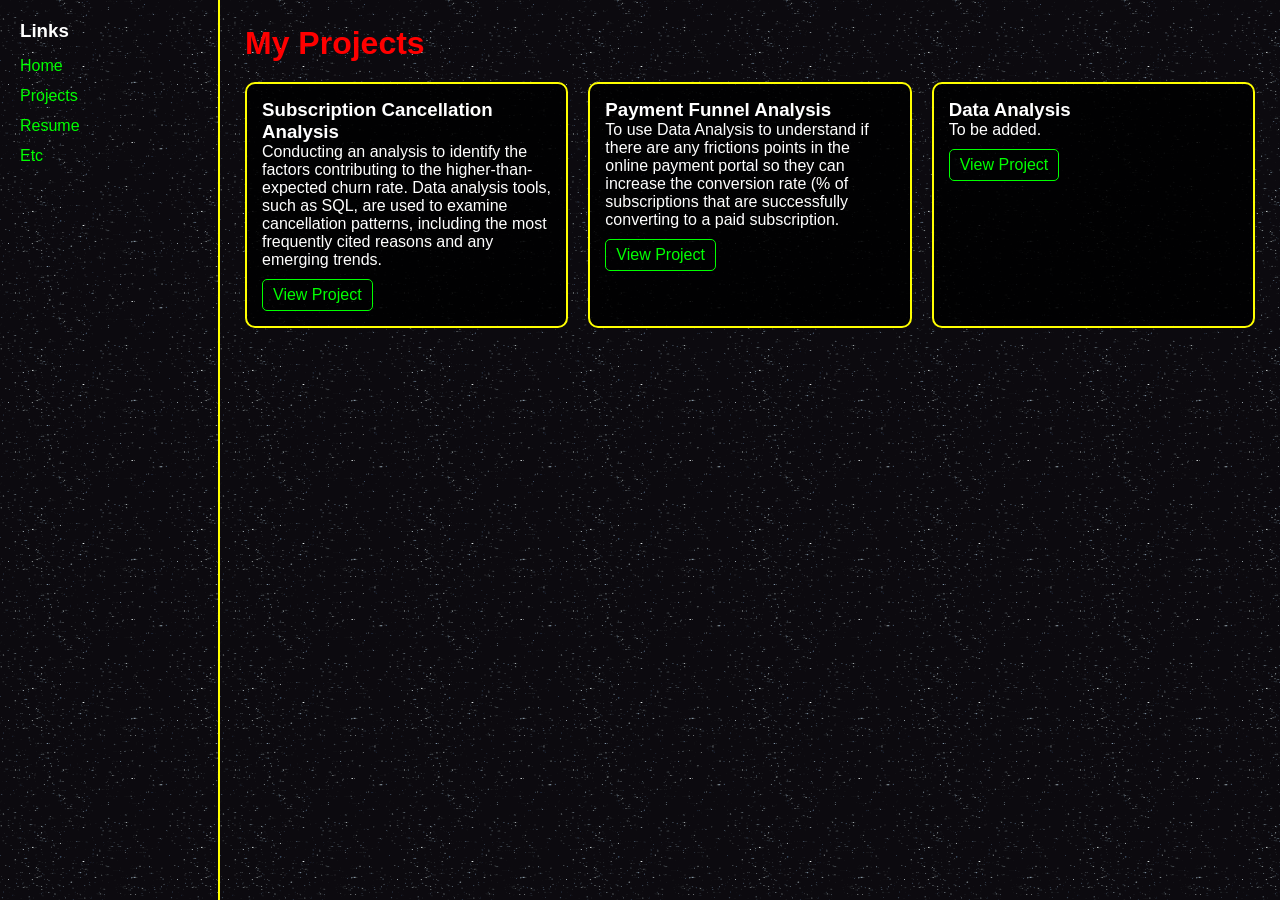
==== projects.html @ 56acf0ac "Update projects.html" ====
<!DOCTYPE html>
<html>
<head>
    <title>Projects</title>
    <link rel="stylesheet" href="mainstyle.css">
</head>

<body>
<div id="wrapper">

    <div id="leftcolumn">
        <h3>Links</h3>
        <a href="index.html">Home</a>
        <a href="projects.html">Projects</a>
        <a href="resume.html">Resume</a>
        <a href="etc.html">Etc</a>
    </div>

    <div id="content">
        <h1>My Projects</h1>

        <div class="projects-container">

            <div class="project-card">
                <h3>Subscription Cancellation Analysis</h3>
                <p>Conducting an analysis to identify the factors contributing to the higher-than-expected churn rate. Data analysis tools, such as SQL, are used to examine 
                   cancellation patterns, including the most frequently cited reasons and any emerging trends.                       
               </p>
                <a href="https://github.com/hoomanvahdat0-DataAnalysis/Subscription-Cancellation-Analysis/tree/main">View Project</a>
            </div>

            <div class="project-card">
                <h3>Payment Funnel Analysis</h3>
                <p>To use Data Analysis to understand if there are any frictions points in the online payment portal so they can increase the conversion rate (% of subscriptions that are
                   successfully converting to a paid subscription.

                </p>
                <a href="#">View Project</a>
            </div>

            <div class="project-card">
                <h3>Data Analysis</h3>
                <p>To be added.</p>
                <a href="#">View Project</a>
            </div>

        </div>

    </div>

</div>
</body>
</html>
---- mainstyle.css ----
/* Reset */
* {
    box-sizing: border-box;
    margin: 0;
    padding: 0;
}

/* Body */
body {
    font-family: Verdana, Arial, Helvetica, sans-serif;
    color: #fff;
    background: #000;
    overflow-x: hidden;
}

/* Moving star overlay */
body::before {
    content: "";
    position: fixed;
    width: 200%;
    height: 200%;
    top: -50%;
    left: -50%;
    background: radial-gradient(white 1px, transparent 1px);
    background-size: 50px 50px;
    opacity: 0.05;
    animation: moveStars 60s linear infinite;
    pointer-events: none;
}

@keyframes moveStars {
    from { transform: translate(0, 0); }
    to { transform: translate(100px, 100px); }
}

/* Layout */
#wrapper {
    display: flex;
    min-height: 100vh;
}

/* Sidebar */
#leftcolumn {
    width: 220px;
    padding: 20px;
    border-right: 2px solid yellow;
    background-image: url("starx.gif");
}

#leftcolumn h3 {
    margin-bottom: 15px;
}

/* Neon Links */
#leftcolumn a {
    display: block;
    margin: 12px 0;
    color: #00ff00;
    text-decoration: none;
    position: relative;
    transition: 0.3s;
}

#leftcolumn a:hover {
    color: #fff;
    text-shadow:
        0 0 5px #00ff00,
        0 0 10px #00ff00,
        0 0 20px #00ff00;
    transform: translateX(8px);
}

#leftcolumn a::after {
    content: "";
    position: absolute;
    left: 0;
    bottom: -3px;
    width: 0;
    height: 2px;
    background: #00ff00;
    transition: 0.3s;
}

#leftcolumn a:hover::after {
    width: 100%;
}

/* Content */
#content {
    flex: 1;
    padding: 25px;
    background-image: url("starx.gif");
}

/* Neon Header */
h1 {
    color: red;
    animation: flicker 2s infinite alternate;
}

@keyframes flicker {
    0% { opacity: 1; text-shadow: 0 0 10px red; }
    50% { opacity: 0.8; text-shadow: 0 0 20px red; }
    100% { opacity: 1; text-shadow: 0 0 5px red; }
}

/* Projects Grid */
.projects-container {
    display: grid;
    grid-template-columns: repeat(auto-fit, minmax(250px, 1fr));
    gap: 20px;
    margin-top: 20px;
}

/* Project Card */
.project-card {
    background: rgba(0, 0, 0, 0.85);
    border: 2px solid yellow;
    border-radius: 10px;
    padding: 15px;
    position: relative;
    transition: 0.3s;
}

/* Glow on hover */
.project-card:hover {
    transform: scale(1.05);
    box-shadow:
        0 0 10px yellow,
        0 0 20px yellow,
        0 0 40px rgba(255,255,0,0.6);
}

/* Animated neon border */
.project-card::before {
    content: "";
    position: absolute;
    inset: 0;
    border-radius: 10px;
    background: linear-gradient(90deg, #ff0, #0f0, #0ff, #ff0);
    background-size: 300%;
    filter: blur(8px);
    opacity: 0;
    z-index: -1;
}

.project-card:hover::before {
    opacity: 1;
    animation: borderFlow 3s linear infinite;
}

@keyframes borderFlow {
    from { background-position: 0%; }
    to { background-position: 300%; }
}

/* Buttons */
.project-card a {
    display: inline-block;
    margin-top: 10px;
    padding: 6px 10px;
    border: 1px solid #00ff00;
    border-radius: 5px;
    color: #00ff00;
    text-decoration: none;
    transition: 0.3s;
}

.project-card a:hover {
    background: #00ff00;
    color: black;
    box-shadow:
        0 0 10px #00ff00,
        0 0 20px #00ff00;
}

/* Responsive */
@media (max-width: 768px) {
    #wrapper {
        flex-direction: column;
    }

    #leftcolumn {
        width: 100%;
        border-right: none;
        border-bottom: 2px solid yellow;
        text-align: center;
    }
}
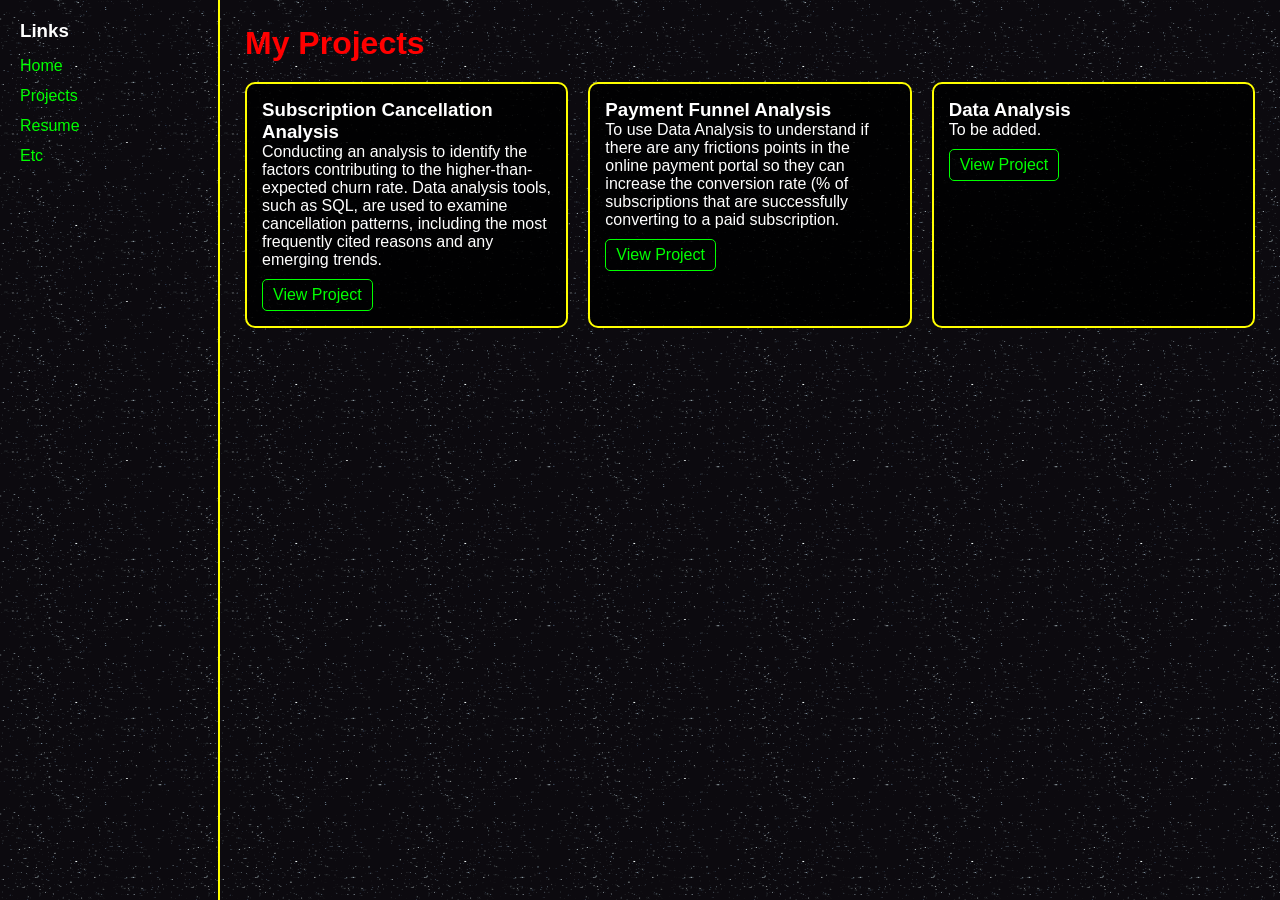
==== commit d88ff95c: "Update projects.html" ====
--- a/projects.html
+++ b/projects.html
@@ -35,7 +35,7 @@
                    successfully converting to a paid subscription.
 
                 </p>
-                <a href="#">View Project</a>
+                <a href="https://github.com/hoomanvahdat0-DataAnalysis/Payment_Funnel_Analysis_SaaS_FinTech">View Project</a>
             </div>
 
             <div class="project-card">
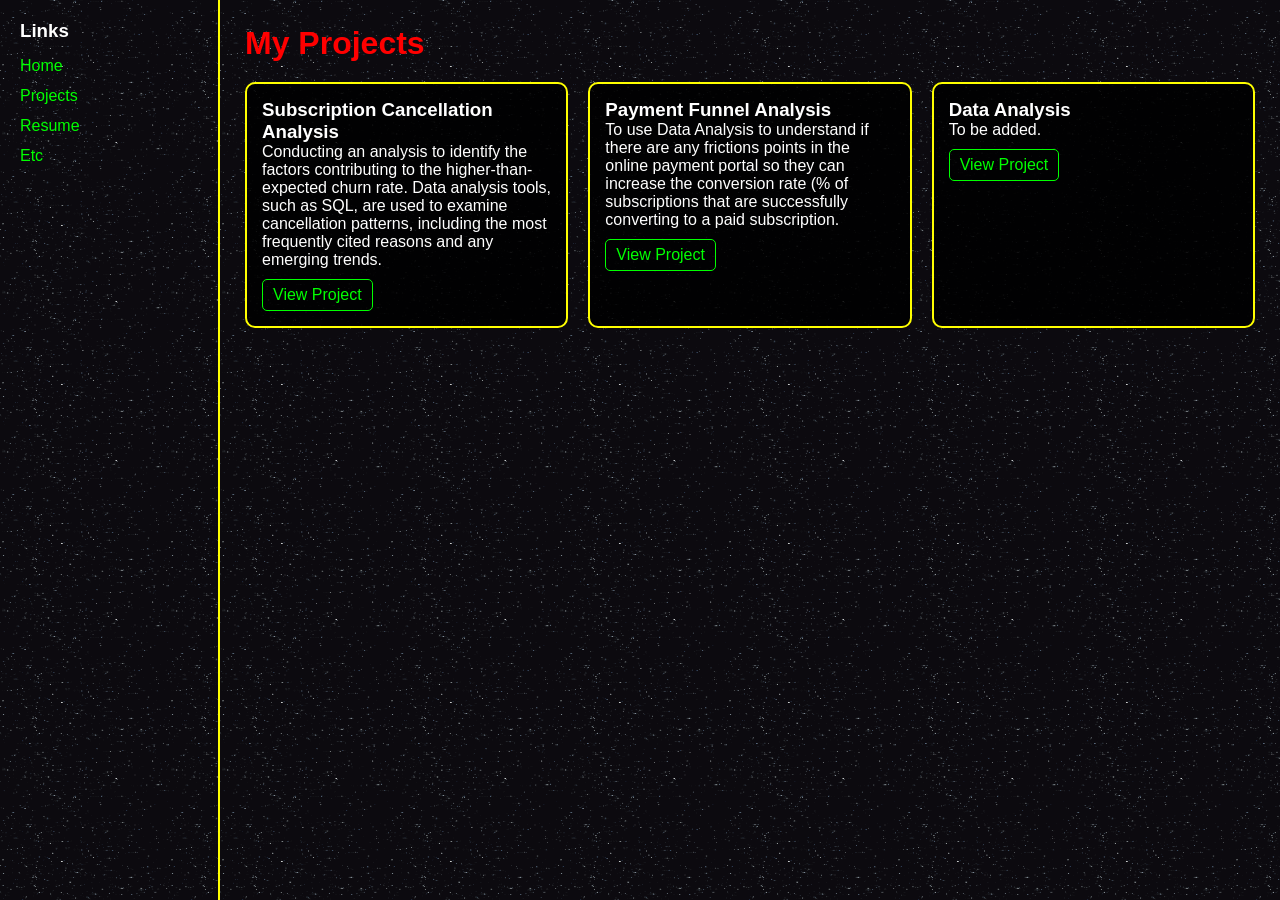
==== commit ac3af04f: "Update projects.html" ====
--- a/projects.html
+++ b/projects.html
@@ -26,7 +26,7 @@
                 <p>Conducting an analysis to identify the factors contributing to the higher-than-expected churn rate. Data analysis tools, such as SQL, are used to examine 
                    cancellation patterns, including the most frequently cited reasons and any emerging trends.                       
                </p>
-                <a href="https://github.com/hoomanvahdat0-DataAnalysis/Subscription-Cancellation-Analysis/tree/main">View Project</a>
+                <a href="http://github.com/hoomanvahdat0-DataAnalysis/Subscription-Cancellation-Analysis-SaaS-FinTech">View Project</a>
             </div>
 
             <div class="project-card">
@@ -35,7 +35,7 @@
                    successfully converting to a paid subscription.
 
                 </p>
-                <a href="https://github.com/hoomanvahdat0-DataAnalysis/Payment_Funnel_Analysis_SaaS_FinTech">View Project</a>
+                <a href="http://github.com/hoomanvahdat0-DataAnalysis/Payment_Funnel_Analysis_SaaS_FinTech">View Project</a>
             </div>
 
             <div class="project-card">
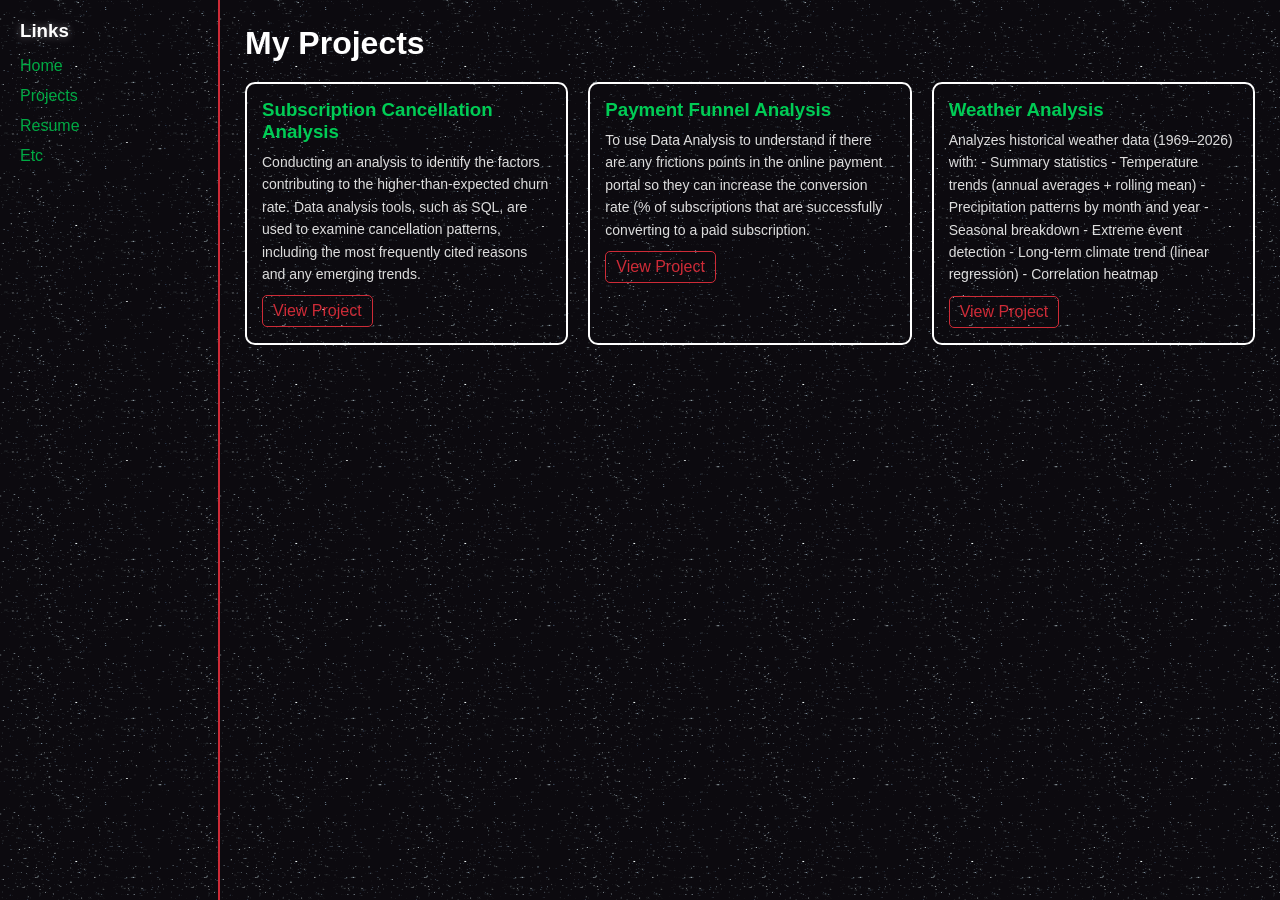
==== commit 4cb5aa73: "Update projects.html" ====
--- a/projects.html
+++ b/projects.html
@@ -39,9 +39,17 @@
             </div>
 
             <div class="project-card">
-                <h3>Data Analysis</h3>
-                <p>To be added.</p>
-                <a href="#">View Project</a>
+                <h3>Weather Analysis</h3>
+                <p>Analyzes historical weather data (1969–2026) with:
+  - Summary statistics
+  - Temperature trends (annual averages + rolling mean)
+  - Precipitation patterns by month and year
+  - Seasonal breakdown
+  - Extreme event detection
+  - Long-term climate trend (linear regression)
+  - Correlation heatmap
+</p>
+                <a href="">View Project</a>
             </div>
 
         </div>
--- a/mainstyle.css
+++ b/mainstyle.css
@@ -9,7 +9,7 @@
 body {
     font-family: Verdana, Arial, Helvetica, sans-serif;
     color: #fff;
-    background: #000;
+    background: #0a0a0a;
     overflow-x: hidden;
 }
 
@@ -43,19 +43,22 @@
 #leftcolumn {
     width: 220px;
     padding: 20px;
-    border-right: 2px solid yellow;
+    border-right: 2px solid #ce2b37;
     background-image: url("starx.gif");
+    background-color: #050505;
 }
 
 #leftcolumn h3 {
     margin-bottom: 15px;
+    color: #ffffff;
+    text-shadow: 0 0 8px rgba(255, 255, 255, 0.4);
 }
 
 /* Neon Links */
 #leftcolumn a {
     display: block;
     margin: 12px 0;
-    color: #00ff00;
+    color: #00aa44;
     text-decoration: none;
     position: relative;
     transition: 0.3s;
@@ -64,9 +67,9 @@
 #leftcolumn a:hover {
     color: #fff;
     text-shadow:
-        0 0 5px #00ff00,
-        0 0 10px #00ff00,
-        0 0 20px #00ff00;
+        0 0 5px #00cc55,
+        0 0 10px #00cc55,
+        0 0 20px #00cc55;
     transform: translateX(8px);
 }
 
@@ -77,7 +80,7 @@
     bottom: -3px;
     width: 0;
     height: 2px;
-    background: #00ff00;
+    background: #00cc55;
     transition: 0.3s;
 }
 
@@ -90,18 +93,20 @@
     flex: 1;
     padding: 25px;
     background-image: url("starx.gif");
-}
-
-/* Neon Header */
+    background-color: #0a0a0a;
+}
+
+/* Tricolor Header — flickers through green, white, red */
 h1 {
-    color: red;
-    animation: flicker 2s infinite alternate;
-}
-
-@keyframes flicker {
-    0% { opacity: 1; text-shadow: 0 0 10px red; }
-    50% { opacity: 0.8; text-shadow: 0 0 20px red; }
-    100% { opacity: 1; text-shadow: 0 0 5px red; }
+    color: #ffffff;
+    animation: triflicker 3s infinite alternate;
+}
+
+@keyframes triflicker {
+    0%   { color: #00aa44; text-shadow: 0 0 10px #00aa44, 0 0 20px #00aa44; }
+    40%  { color: #ffffff; text-shadow: 0 0 10px #ffffff, 0 0 20px rgba(255,255,255,0.5); }
+    70%  { color: #ffffff; text-shadow: 0 0 5px #ffffff; }
+    100% { color: #ce2b37; text-shadow: 0 0 10px #ce2b37, 0 0 25px #ce2b37; }
 }
 
 /* Projects Grid */
@@ -112,32 +117,45 @@
     margin-top: 20px;
 }
 
-/* Project Card */
+/* Project Card — tricolor border cycling */
 .project-card {
-    background: rgba(0, 0, 0, 0.85);
-    border: 2px solid yellow;
+    background-image: url("starx.gif");
+    border: 2px solid #ffffff;
     border-radius: 10px;
     padding: 15px;
     position: relative;
     transition: 0.3s;
+    color: #fff;
+}
+
+.project-card h3 {
+    color: #00cc55;
+    margin-bottom: 8px;
+}
+
+.project-card p {
+    color: #dddddd;
+    font-size: 14px;
+    line-height: 1.6;
 }
 
 /* Glow on hover */
 .project-card:hover {
     transform: scale(1.05);
+    border-color: #ce2b37;
     box-shadow:
-        0 0 10px yellow,
-        0 0 20px yellow,
-        0 0 40px rgba(255,255,0,0.6);
-}
-
-/* Animated neon border */
+        0 0 10px #ce2b37,
+        0 0 20px rgba(206, 43, 55, 0.5),
+        0 0 5px #00aa44;
+}
+
+/* Animated tricolor border glow */
 .project-card::before {
     content: "";
     position: absolute;
     inset: 0;
     border-radius: 10px;
-    background: linear-gradient(90deg, #ff0, #0f0, #0ff, #ff0);
+    background: linear-gradient(90deg, #00aa44, #ffffff, #ce2b37, #00aa44);
     background-size: 300%;
     filter: blur(8px);
     opacity: 0;
@@ -159,19 +177,19 @@
     display: inline-block;
     margin-top: 10px;
     padding: 6px 10px;
-    border: 1px solid #00ff00;
+    border: 1px solid #ce2b37;
     border-radius: 5px;
-    color: #00ff00;
+    color: #ce2b37;
     text-decoration: none;
     transition: 0.3s;
 }
 
 .project-card a:hover {
-    background: #00ff00;
-    color: black;
+    background: #ce2b37;
+    color: white;
     box-shadow:
-        0 0 10px #00ff00,
-        0 0 20px #00ff00;
+        0 0 10px #ce2b37,
+        0 0 20px rgba(206, 43, 55, 0.6);
 }
 
 /* Responsive */
@@ -183,7 +201,7 @@
     #leftcolumn {
         width: 100%;
         border-right: none;
-        border-bottom: 2px solid yellow;
+        border-bottom: 2px solid #ce2b37;
         text-align: center;
     }
-}+}
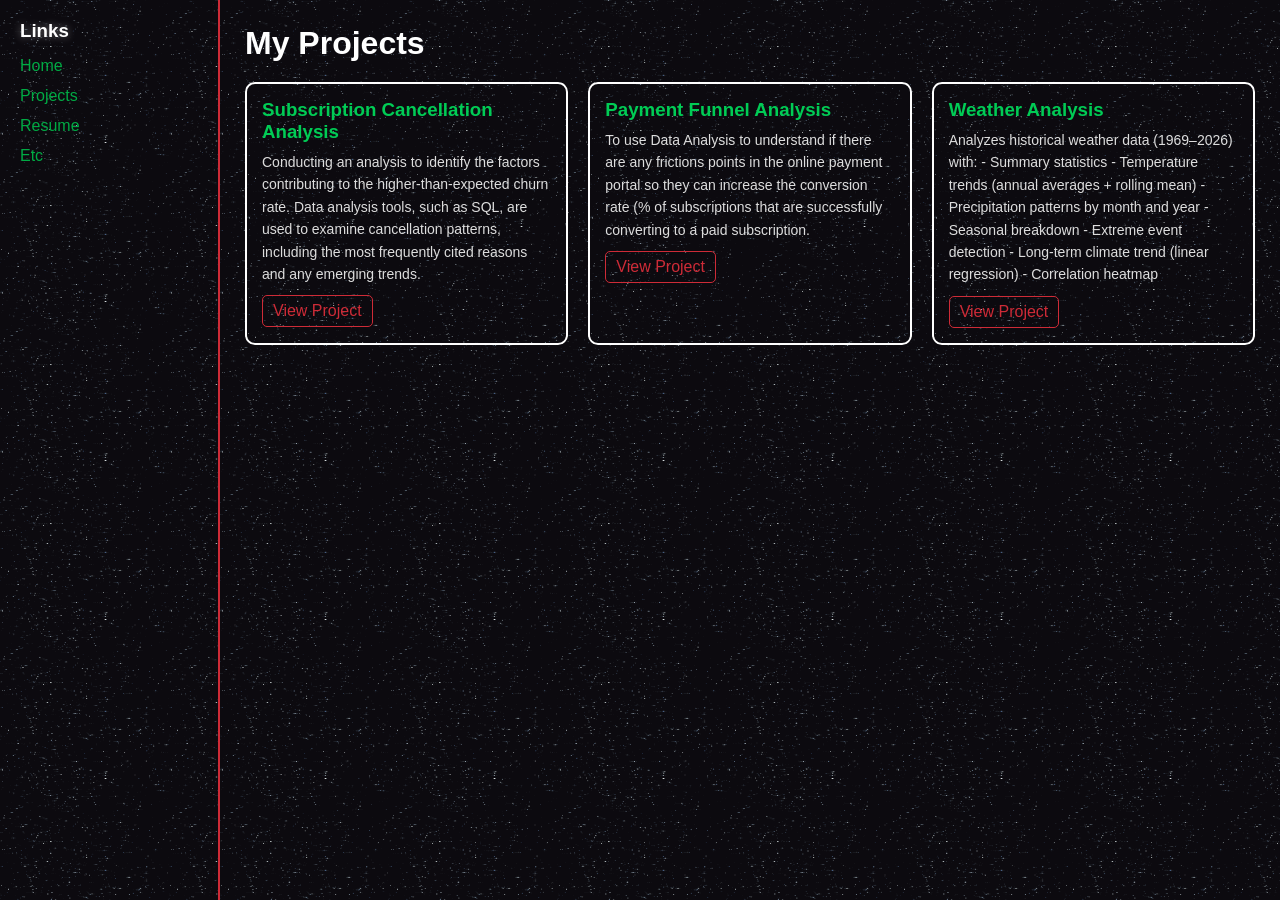
==== commit 1aeab94a: "Update projects.html" ====
--- a/projects.html
+++ b/projects.html
@@ -49,7 +49,7 @@
   - Long-term climate trend (linear regression)
   - Correlation heatmap
 </p>
-                <a href="">View Project</a>
+                <a href="https://github.com/hoomanvahdat0-DataAnalysis/Weather-Analysis">View Project</a>
             </div>
 
         </div>
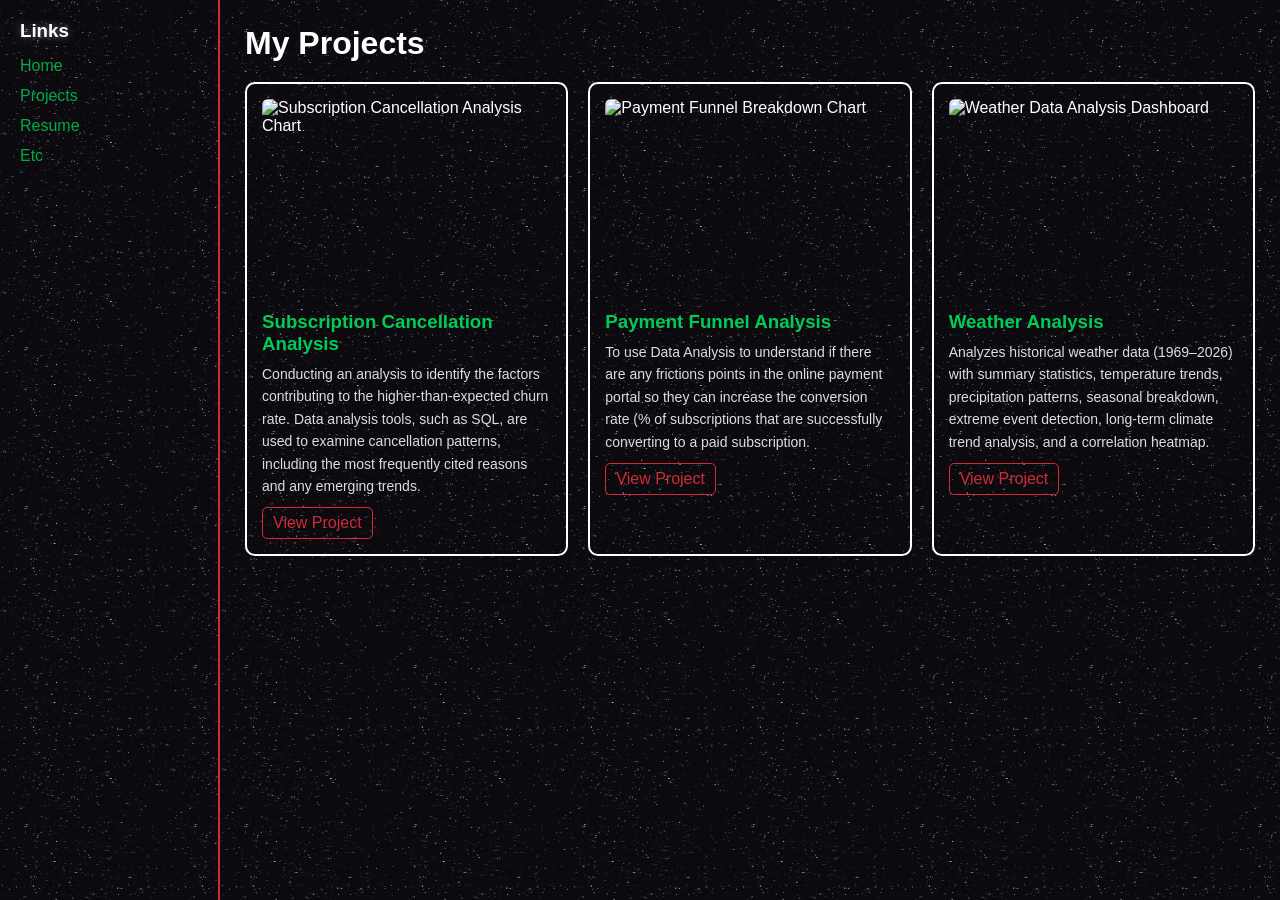
==== commit 71feb9ab: "Update projects.html" ====
--- a/projects.html
+++ b/projects.html
@@ -3,11 +3,19 @@
 <head>
     <title>Projects</title>
     <link rel="stylesheet" href="mainstyle.css">
+    <style>
+        .project-card img {
+            width: 100%;
+            height: 200px;
+            object-fit: cover;
+            border-radius: 6px;
+            margin-bottom: 12px;
+            display: block;
+        }
+    </style>
 </head>
-
 <body>
 <div id="wrapper">
-
     <div id="leftcolumn">
         <h3>Links</h3>
         <a href="index.html">Home</a>
@@ -15,47 +23,33 @@
         <a href="resume.html">Resume</a>
         <a href="etc.html">Etc</a>
     </div>
-
     <div id="content">
         <h1>My Projects</h1>
-
         <div class="projects-container">
-
             <div class="project-card">
+                <img src="subscription_cancellation_analysis.png" alt="Subscription Cancellation Analysis Chart">
                 <h3>Subscription Cancellation Analysis</h3>
                 <p>Conducting an analysis to identify the factors contributing to the higher-than-expected churn rate. Data analysis tools, such as SQL, are used to examine 
                    cancellation patterns, including the most frequently cited reasons and any emerging trends.                       
                </p>
                 <a href="http://github.com/hoomanvahdat0-DataAnalysis/Subscription-Cancellation-Analysis-SaaS-FinTech">View Project</a>
             </div>
-
             <div class="project-card">
+                <img src="payment_funnel_analysis.png" alt="Payment Funnel Breakdown Chart">
                 <h3>Payment Funnel Analysis</h3>
                 <p>To use Data Analysis to understand if there are any frictions points in the online payment portal so they can increase the conversion rate (% of subscriptions that are
                    successfully converting to a paid subscription.
-
                 </p>
                 <a href="http://github.com/hoomanvahdat0-DataAnalysis/Payment_Funnel_Analysis_SaaS_FinTech">View Project</a>
             </div>
-
             <div class="project-card">
+                <img src="weather_analysis.png" alt="Weather Data Analysis Dashboard">
                 <h3>Weather Analysis</h3>
-                <p>Analyzes historical weather data (1969–2026) with:
-  - Summary statistics
-  - Temperature trends (annual averages + rolling mean)
-  - Precipitation patterns by month and year
-  - Seasonal breakdown
-  - Extreme event detection
-  - Long-term climate trend (linear regression)
-  - Correlation heatmap
-</p>
+                <p>Analyzes historical weather data (1969–2026) with summary statistics, temperature trends, precipitation patterns, seasonal breakdown, extreme event detection, long-term climate trend analysis, and a correlation heatmap.</p>
                 <a href="https://github.com/hoomanvahdat0-DataAnalysis/Weather-Analysis">View Project</a>
             </div>
-
         </div>
-
     </div>
-
 </div>
 </body>
 </html>
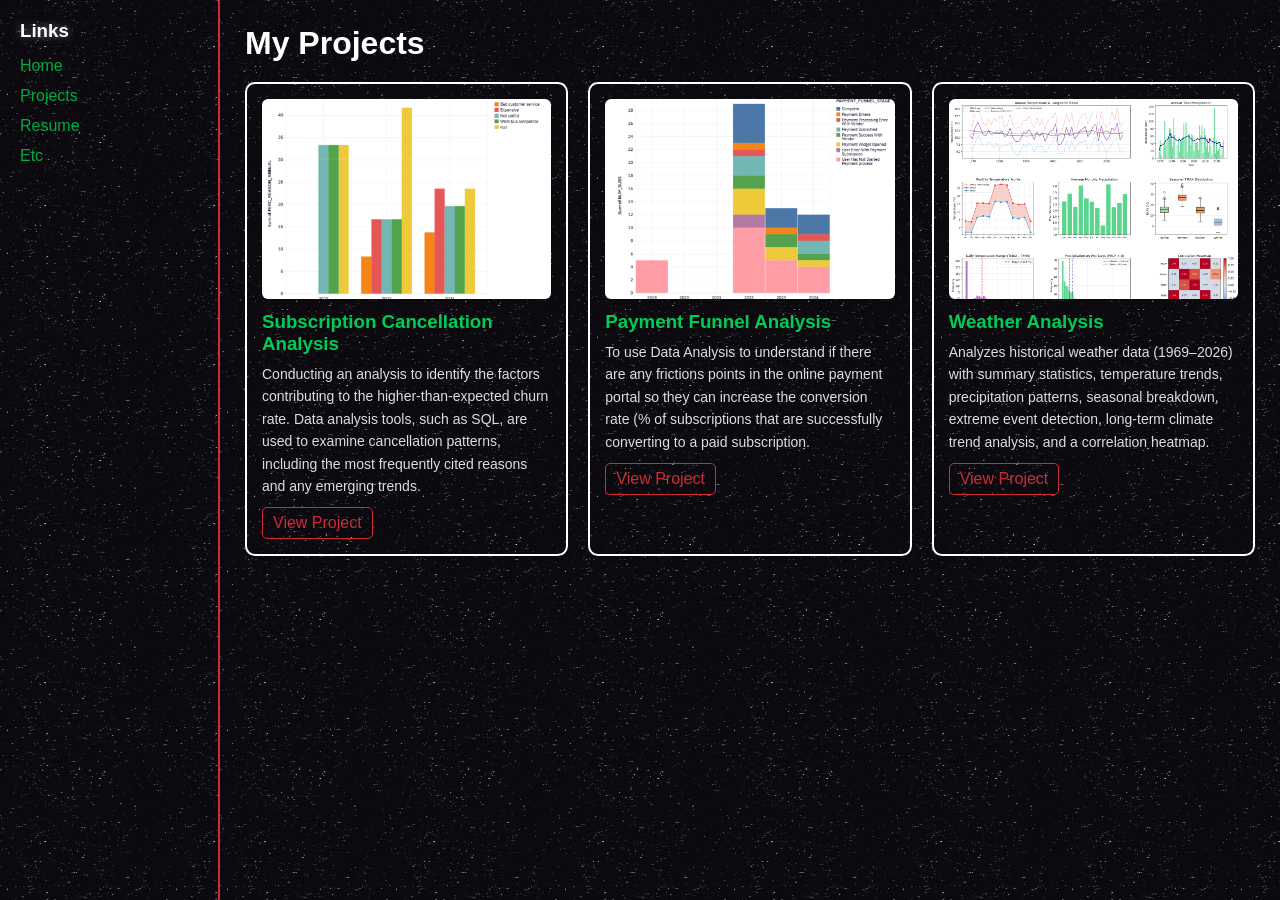
==== commit 4bdf2379: "Update projects.html" ====
--- a/projects.html
+++ b/projects.html
@@ -27,7 +27,7 @@
         <h1>My Projects</h1>
         <div class="projects-container">
             <div class="project-card">
-                <img src="subscription_cancellation_analysis.png" alt="Subscription Cancellation Analysis Chart">
+                <img src="subscription cancellation analysis.png" alt="Subscription Cancellation Analysis Chart">
                 <h3>Subscription Cancellation Analysis</h3>
                 <p>Conducting an analysis to identify the factors contributing to the higher-than-expected churn rate. Data analysis tools, such as SQL, are used to examine 
                    cancellation patterns, including the most frequently cited reasons and any emerging trends.                       
@@ -35,7 +35,7 @@
                 <a href="http://github.com/hoomanvahdat0-DataAnalysis/Subscription-Cancellation-Analysis-SaaS-FinTech">View Project</a>
             </div>
             <div class="project-card">
-                <img src="payment_funnel_analysis.png" alt="Payment Funnel Breakdown Chart">
+                <img src="payment funnel analysis.png" alt="Payment Funnel Breakdown Chart">
                 <h3>Payment Funnel Analysis</h3>
                 <p>To use Data Analysis to understand if there are any frictions points in the online payment portal so they can increase the conversion rate (% of subscriptions that are
                    successfully converting to a paid subscription.
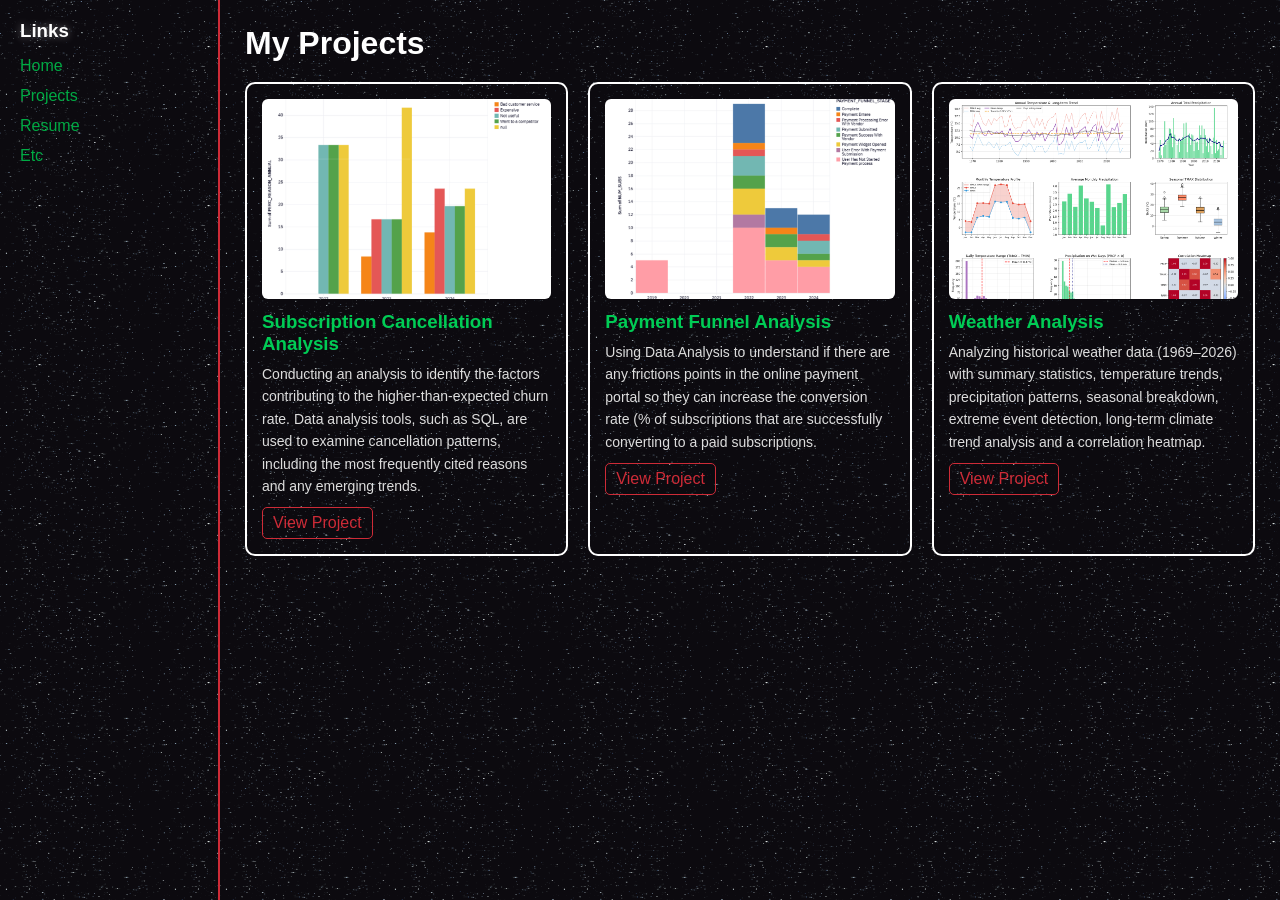
==== commit c7e9df28: "Update projects.html" ====
--- a/projects.html
+++ b/projects.html
@@ -37,15 +37,15 @@
             <div class="project-card">
                 <img src="payment funnel analysis.png" alt="Payment Funnel Breakdown Chart">
                 <h3>Payment Funnel Analysis</h3>
-                <p>To use Data Analysis to understand if there are any frictions points in the online payment portal so they can increase the conversion rate (% of subscriptions that are
-                   successfully converting to a paid subscription.
+                <p>Using Data Analysis to understand if there are any frictions points in the online payment portal so they can increase the conversion rate (% of subscriptions that are
+                   successfully converting to a paid subscriptions.
                 </p>
                 <a href="http://github.com/hoomanvahdat0-DataAnalysis/Payment_Funnel_Analysis_SaaS_FinTech">View Project</a>
             </div>
             <div class="project-card">
                 <img src="weather_analysis.png" alt="Weather Data Analysis Dashboard">
                 <h3>Weather Analysis</h3>
-                <p>Analyzes historical weather data (1969–2026) with summary statistics, temperature trends, precipitation patterns, seasonal breakdown, extreme event detection, long-term climate trend analysis, and a correlation heatmap.</p>
+                <p>Analyzing historical weather data (1969–2026) with summary statistics, temperature trends, precipitation patterns, seasonal breakdown, extreme event detection, long-term climate trend analysis and a correlation heatmap.</p>
                 <a href="https://github.com/hoomanvahdat0-DataAnalysis/Weather-Analysis">View Project</a>
             </div>
         </div>
